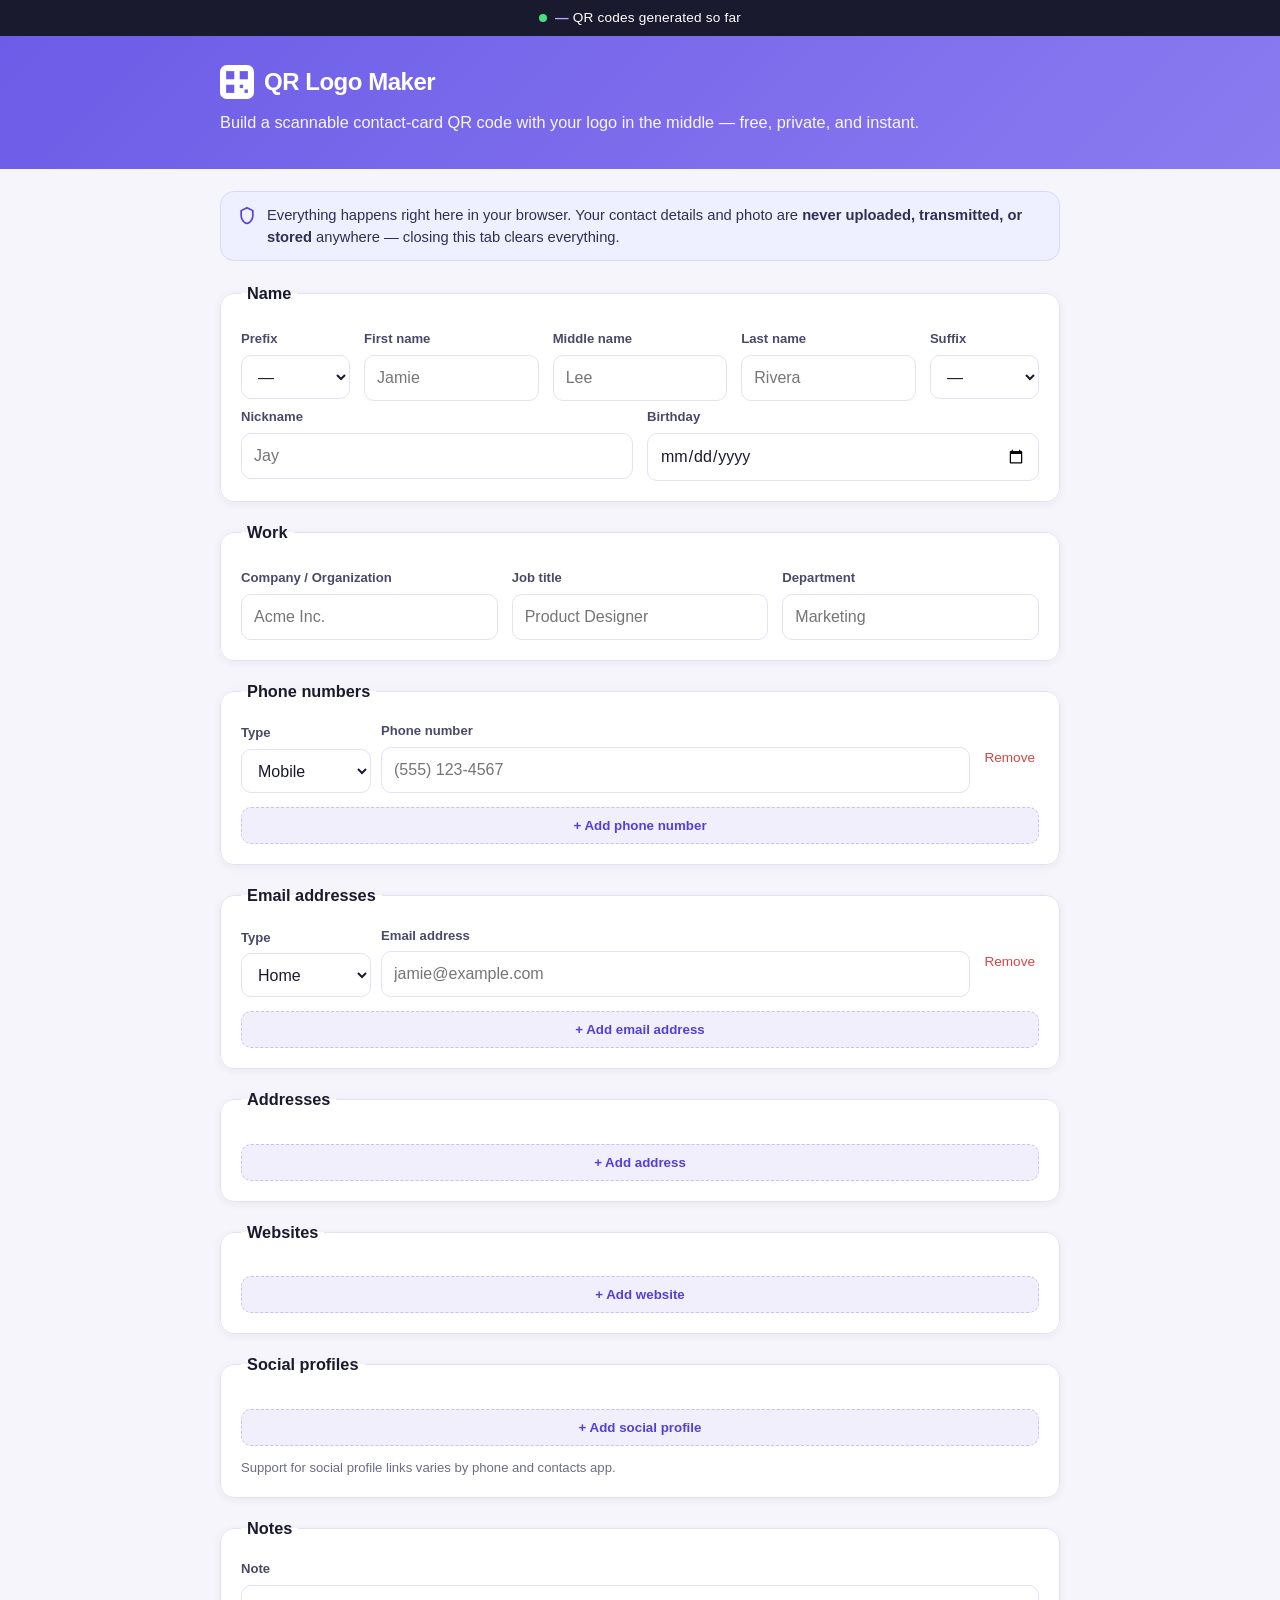
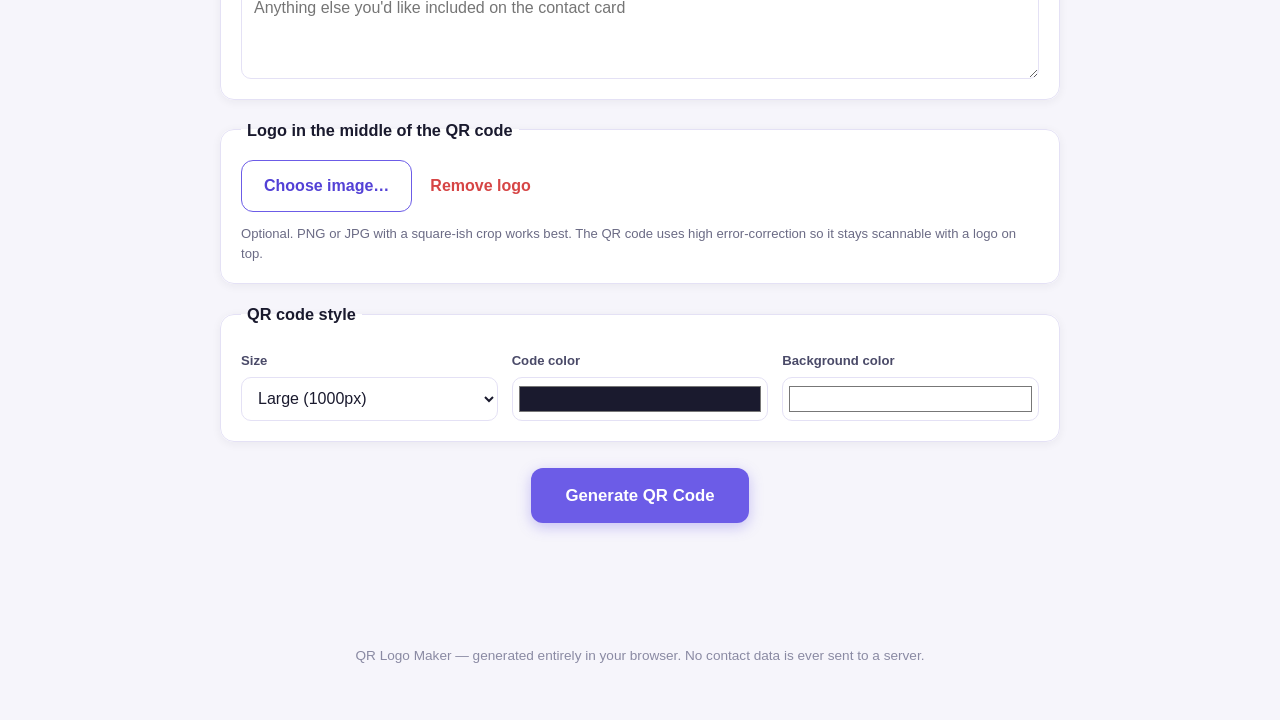
==== qr-logo-maker/index.html @ fb409452 "Add QR Logo Maker: static contact-card QR code generator A self-contained, downloadable static site " ====
<!DOCTYPE html>
<html lang="en">
<head>
<meta charset="UTF-8">
<meta name="viewport" content="width=device-width, initial-scale=1, maximum-scale=5">
<title>QR Logo Maker — Create a Scannable Contact Card QR Code</title>
<meta name="description" content="Create a downloadable QR code contact card (vCard) for iOS and Android, with your own logo in the middle. 100% free, nothing is uploaded or stored.">
<link rel="icon" href="data:image/svg+xml,%3Csvg xmlns='http://www.w3.org/2000/svg' viewBox='0 0 100 100'%3E%3Crect width='100' height='100' rx='20' fill='%236c5ce7'/%3E%3Crect x='18' y='18' width='24' height='24' fill='white'/%3E%3Crect x='58' y='18' width='24' height='24' fill='white'/%3E%3Crect x='18' y='58' width='24' height='24' fill='white'/%3E%3Crect x='58' y='58' width='10' height='10' fill='white'/%3E%3Crect x='72' y='72' width='10' height='10' fill='white'/%3E%3C/svg%3E">
<link rel="stylesheet" href="css/styles.css">
</head>
<body>

<div id="counter-ticker" class="ticker" role="status" aria-live="polite">
  <span class="ticker-dot" aria-hidden="true"></span>
  <span id="ticker-text"><strong id="ticker-count">—</strong> QR codes generated so far</span>
</div>

<header class="site-header">
  <div class="wrap">
    <div class="brand">
      <span class="brand-mark" aria-hidden="true">
        <svg viewBox="0 0 100 100" width="34" height="34">
          <rect width="100" height="100" rx="20" fill="#ffffff"/>
          <rect x="18" y="18" width="24" height="24" fill="#6c5ce7"/>
          <rect x="58" y="18" width="24" height="24" fill="#6c5ce7"/>
          <rect x="18" y="58" width="24" height="24" fill="#6c5ce7"/>
          <rect x="58" y="58" width="10" height="10" fill="#6c5ce7"/>
          <rect x="72" y="72" width="10" height="10" fill="#6c5ce7"/>
        </svg>
      </span>
      <span class="brand-name">QR Logo Maker</span>
    </div>
    <p class="tagline">Build a scannable contact‑card QR code with your logo in the middle — free, private, and instant.</p>
  </div>
</header>

<main class="wrap">

  <section class="privacy-banner" aria-label="Privacy notice">
    <svg viewBox="0 0 24 24" width="20" height="20" aria-hidden="true"><path fill="currentColor" d="M12 1l8 4v6c0 5.5-3.4 9.7-8 11-4.6-1.3-8-5.5-8-11V5l8-4zm0 2.2L6 6v5c0 4.4 2.6 7.9 6 8.9 3.4-1 6-4.5 6-8.9V6l-6-2.8z"/></svg>
    <p>Everything happens right here in your browser. Your contact details and photo are <strong>never uploaded, transmitted, or stored</strong> anywhere — closing this tab clears everything.</p>
  </section>

  <form id="qr-form" novalidate>

    <!-- NAME -->
    <fieldset class="card">
      <legend>Name</legend>
      <div class="grid grid-5">
        <div class="field">
          <label for="prefix">Prefix</label>
          <select id="prefix">
            <option value="">—</option>
            <option>Mr.</option><option>Mrs.</option><option>Ms.</option><option>Miss</option>
            <option>Mx.</option><option>Dr.</option><option>Prof.</option><option>Rev.</option><option>Fr.</option>
          </select>
        </div>
        <div class="field">
          <label for="firstName">First name</label>
          <input type="text" id="firstName" autocomplete="given-name" placeholder="Jamie">
        </div>
        <div class="field">
          <label for="middleName">Middle name</label>
          <input type="text" id="middleName" autocomplete="additional-name" placeholder="Lee">
        </div>
        <div class="field">
          <label for="lastName">Last name</label>
          <input type="text" id="lastName" autocomplete="family-name" placeholder="Rivera">
        </div>
        <div class="field">
          <label for="suffix">Suffix</label>
          <select id="suffix">
            <option value="">—</option>
            <option>Jr.</option><option>Sr.</option><option>II</option><option>III</option><option>IV</option>
            <option>PhD</option><option>MD</option><option>Esq.</option>
          </select>
        </div>
      </div>
      <div class="grid grid-2">
        <div class="field">
          <label for="nickname">Nickname</label>
          <input type="text" id="nickname" autocomplete="nickname" placeholder="Jay">
        </div>
        <div class="field">
          <label for="birthday">Birthday</label>
          <input type="date" id="birthday">
        </div>
      </div>
    </fieldset>

    <!-- ORG -->
    <fieldset class="card">
      <legend>Work</legend>
      <div class="grid grid-3">
        <div class="field">
          <label for="org">Company / Organization</label>
          <input type="text" id="org" autocomplete="organization" placeholder="Acme Inc.">
        </div>
        <div class="field">
          <label for="title">Job title</label>
          <input type="text" id="title" autocomplete="organization-title" placeholder="Product Designer">
        </div>
        <div class="field">
          <label for="department">Department</label>
          <input type="text" id="department" placeholder="Marketing">
        </div>
      </div>
    </fieldset>

    <!-- PHONES -->
    <fieldset class="card">
      <legend>Phone numbers</legend>
      <div id="phone-list" class="repeat-list"></div>
      <button type="button" class="btn-add" data-add="phone">+ Add phone number</button>
    </fieldset>

    <!-- EMAILS -->
    <fieldset class="card">
      <legend>Email addresses</legend>
      <div id="email-list" class="repeat-list"></div>
      <button type="button" class="btn-add" data-add="email">+ Add email address</button>
    </fieldset>

    <!-- ADDRESSES -->
    <fieldset class="card">
      <legend>Addresses</legend>
      <div id="address-list" class="repeat-list"></div>
      <button type="button" class="btn-add" data-add="address">+ Add address</button>
    </fieldset>

    <!-- WEBSITES -->
    <fieldset class="card">
      <legend>Websites</legend>
      <div id="url-list" class="repeat-list"></div>
      <button type="button" class="btn-add" data-add="url">+ Add website</button>
    </fieldset>

    <!-- SOCIAL -->
    <fieldset class="card">
      <legend>Social profiles</legend>
      <div id="social-list" class="repeat-list"></div>
      <button type="button" class="btn-add" data-add="social">+ Add social profile</button>
      <p class="hint">Support for social profile links varies by phone and contacts app.</p>
    </fieldset>

    <!-- NOTES -->
    <fieldset class="card">
      <legend>Notes</legend>
      <div class="field">
        <label for="notes">Note</label>
        <textarea id="notes" rows="3" placeholder="Anything else you'd like included on the contact card"></textarea>
      </div>
    </fieldset>

    <!-- LOGO -->
    <fieldset class="card">
      <legend>Logo in the middle of the QR code</legend>
      <div class="logo-row">
        <div class="logo-upload">
          <input type="file" id="logoFile" accept="image/png,image/jpeg,image/webp,image/svg+xml">
          <label for="logoFile" class="btn-secondary">Choose image…</label>
          <button type="button" id="logoRemove" class="btn-text" hidden>Remove logo</button>
        </div>
        <img id="logoPreview" alt="Logo preview" hidden>
      </div>
      <p class="hint">Optional. PNG or JPG with a square-ish crop works best. The QR code uses high error‑correction so it stays scannable with a logo on top.</p>
    </fieldset>

    <!-- QR STYLE -->
    <fieldset class="card">
      <legend>QR code style</legend>
      <div class="grid grid-3">
        <div class="field">
          <label for="qrSize">Size</label>
          <select id="qrSize">
            <option value="600">Medium (600px)</option>
            <option value="1000" selected>Large (1000px)</option>
            <option value="1600">Extra large (1600px)</option>
          </select>
        </div>
        <div class="field">
          <label for="qrDark">Code color</label>
          <input type="color" id="qrDark" value="#1a1a2e">
        </div>
        <div class="field">
          <label for="qrLight">Background color</label>
          <input type="color" id="qrLight" value="#ffffff">
        </div>
      </div>
    </fieldset>

    <div class="generate-row">
      <button type="submit" id="generateBtn" class="btn-primary">Generate QR Code</button>
      <p id="formError" class="form-error" role="alert" hidden></p>
    </div>
  </form>

  <section id="result" class="card result-card" hidden>
    <h2>Your contact QR code</h2>
    <div class="result-body">
      <div class="qr-preview-wrap">
        <canvas id="qrCanvas"></canvas>
      </div>
      <div class="result-actions">
        <p>Scan it with any phone camera to add <strong id="resultName">this contact</strong> — works on both iOS and Android.</p>
        <a id="downloadBtn" class="btn-primary" download="contact-qr-code.png">Download QR Code</a>
        <button type="button" id="downloadVcfBtn" class="btn-secondary">Download .vcf contact file</button>
      </div>
    </div>
  </section>

</main>

<footer class="site-footer">
  <div class="wrap">
    <p>QR Logo Maker — generated entirely in your browser. No contact data is ever sent to a server.</p>
  </div>
</footer>

<!-- Hidden element used internally to render the raw QR code before compositing the logo -->
<div id="qr-render-target" style="position:absolute;left:-9999px;top:-9999px;" aria-hidden="true"></div>

<script src="js/qrcode.min.js"></script>
<script src="js/app.js"></script>
</body>
</html>
---- qr-logo-maker/css/styles.css ----
:root {
  --brand: #6c5ce7;
  --brand-dark: #5341d6;
  --ink: #1a1a2e;
  --ink-soft: #4a4a68;
  --bg: #f6f5fb;
  --card-bg: #ffffff;
  --border: #e4e1f5;
  --ok: #1e9e6b;
  --danger: #d64545;
  --radius: 14px;
  --shadow: 0 2px 10px rgba(26, 26, 46, 0.06);
  color-scheme: light;
}

* { box-sizing: border-box; }

html, body {
  margin: 0;
  padding: 0;
  background: var(--bg);
  color: var(--ink);
  font-family: -apple-system, BlinkMacSystemFont, "Segoe UI", Roboto, Helvetica, Arial, sans-serif;
  line-height: 1.5;
}

img { max-width: 100%; }

.wrap {
  max-width: 880px;
  margin: 0 auto;
  padding: 0 20px;
}

/* Ticker */
.ticker {
  background: var(--ink);
  color: #fff;
  font-size: 0.85rem;
  text-align: center;
  padding: 8px 12px;
  display: flex;
  align-items: center;
  justify-content: center;
  gap: 8px;
  letter-spacing: 0.2px;
}
.ticker-dot {
  width: 8px;
  height: 8px;
  border-radius: 50%;
  background: #4ade80;
  box-shadow: 0 0 0 rgba(74, 222, 128, 0.6);
  animation: pulse 2s infinite;
  flex: 0 0 auto;
}
#ticker-count { color: #b8a9ff; font-variant-numeric: tabular-nums; }
@keyframes pulse {
  0% { box-shadow: 0 0 0 0 rgba(74, 222, 128, 0.55); }
  70% { box-shadow: 0 0 0 6px rgba(74, 222, 128, 0); }
  100% { box-shadow: 0 0 0 0 rgba(74, 222, 128, 0); }
}

/* Header */
.site-header {
  background: linear-gradient(135deg, var(--brand), #8b7bf0);
  color: #fff;
  padding: 28px 0 34px;
}
.brand { display: flex; align-items: center; gap: 10px; }
.brand-mark { color: #fff; display: inline-flex; }
.brand-name { font-size: 1.5rem; font-weight: 800; letter-spacing: -0.02em; }
.tagline { margin: 10px 0 0; max-width: 46em; font-size: 1.02rem; opacity: 0.95; }

main.wrap { padding-top: 22px; padding-bottom: 60px; }

/* Privacy banner */
.privacy-banner {
  display: flex;
  gap: 10px;
  align-items: flex-start;
  background: #eef0ff;
  border: 1px solid #d7d9fb;
  color: #2f2f52;
  border-radius: var(--radius);
  padding: 12px 16px;
  margin-bottom: 20px;
  font-size: 0.92rem;
}
.privacy-banner svg { flex: 0 0 auto; margin-top: 2px; color: var(--brand-dark); }
.privacy-banner p { margin: 0; }

/* Cards / fieldsets */
.card {
  background: var(--card-bg);
  border: 1px solid var(--border);
  border-radius: var(--radius);
  box-shadow: var(--shadow);
  padding: 18px 20px 20px;
  margin: 0 0 18px;
}
fieldset.card { min-width: 0; }
legend {
  font-weight: 700;
  font-size: 1.02rem;
  padding: 0 6px;
  color: var(--ink);
}

.grid {
  display: grid;
  gap: 14px;
  margin-top: 6px;
}
.grid-2 { grid-template-columns: repeat(2, 1fr); }
.grid-3 { grid-template-columns: repeat(3, 1fr); }
.grid-5 { grid-template-columns: 1fr 1.6fr 1.6fr 1.6fr 1fr; }

@media (max-width: 640px) {
  .grid-2, .grid-3, .grid-5 { grid-template-columns: 1fr; }
}

.field { display: flex; flex-direction: column; gap: 6px; min-width: 0; }
.field label {
  font-size: 0.82rem;
  font-weight: 600;
  color: var(--ink-soft);
}

input[type="text"],
input[type="tel"],
input[type="email"],
input[type="url"],
input[type="date"],
input[type="number"],
select,
textarea {
  font: inherit;
  padding: 10px 12px;
  border: 1px solid var(--border);
  border-radius: 10px;
  background: #fff;
  color: var(--ink);
  width: 100%;
  min-height: 44px;
}
textarea { min-height: 80px; resize: vertical; }
input:focus, select:focus, textarea:focus {
  outline: 2px solid var(--brand);
  outline-offset: 1px;
  border-color: var(--brand);
}
input[type="color"] {
  width: 100%;
  height: 44px;
  padding: 4px;
  border: 1px solid var(--border);
  border-radius: 10px;
  background: #fff;
}

/* Repeatable rows */
.repeat-list { display: flex; flex-direction: column; gap: 12px; }
.repeat-row {
  display: grid;
  grid-template-columns: 130px 1fr auto;
  gap: 10px;
  align-items: end;
  padding-bottom: 10px;
  border-bottom: 1px dashed var(--border);
}
.repeat-row:last-child { border-bottom: none; padding-bottom: 0; }
.repeat-row .field { min-width: 0; }
.repeat-row .row-fields { display: flex; flex-direction: column; gap: 10px; min-width: 0; }
.repeat-row .row-fields.inline { display: grid; grid-template-columns: repeat(2, 1fr); gap: 10px; }
.address-fields { display: grid; grid-template-columns: repeat(2, 1fr); gap: 10px; }

@media (max-width: 640px) {
  .repeat-row { grid-template-columns: 1fr; }
  .repeat-row .row-fields.inline, .address-fields { grid-template-columns: 1fr; }
  .row-remove { justify-self: start; }
}

.row-remove {
  align-self: center;
  background: none;
  border: none;
  color: var(--danger);
  font-size: 0.85rem;
  cursor: pointer;
  padding: 8px 4px;
  white-space: nowrap;
}
.row-remove:hover { text-decoration: underline; }

.btn-add {
  margin-top: 14px;
  background: #f1effc;
  color: var(--brand-dark);
  border: 1px dashed #c9c2f2;
  border-radius: 10px;
  padding: 10px 14px;
  font-weight: 600;
  cursor: pointer;
  width: 100%;
}
.btn-add:hover { background: #e6e2fb; }

.hint { font-size: 0.82rem; color: #6b6b85; margin: 12px 0 0; }

/* Logo section */
.logo-row { display: flex; align-items: center; gap: 16px; flex-wrap: wrap; }
.logo-upload { display: flex; align-items: center; gap: 12px; }
.logo-upload input[type="file"] {
  position: absolute;
  width: 1px; height: 1px;
  overflow: hidden;
  clip: rect(0,0,0,0);
}
#logoPreview {
  width: 64px; height: 64px;
  object-fit: cover;
  border-radius: 10px;
  border: 1px solid var(--border);
  background: #fff;
}

/* Buttons */
.btn-primary, .btn-secondary, .btn-text {
  font: inherit;
  font-weight: 700;
  border-radius: 12px;
  cursor: pointer;
  padding: 13px 22px;
  border: none;
  text-align: center;
  text-decoration: none;
  display: inline-block;
}
.btn-primary {
  background: var(--brand);
  color: #fff;
  box-shadow: 0 4px 14px rgba(108, 92, 231, 0.35);
}
.btn-primary:hover { background: var(--brand-dark); }
.btn-secondary {
  background: #fff;
  color: var(--brand-dark);
  border: 1.5px solid var(--brand);
}
.btn-secondary:hover { background: #f1effc; }
.btn-text {
  background: none;
  color: var(--danger);
  padding: 8px 6px;
  font-weight: 600;
}

.generate-row { text-align: center; margin: 26px 0; }
.generate-row .btn-primary { font-size: 1.05rem; padding: 15px 34px; }
.form-error {
  color: var(--danger);
  font-weight: 600;
  margin-top: 12px;
}

/* Result */
.result-card { text-align: left; }
.result-body {
  display: flex;
  gap: 26px;
  align-items: center;
  flex-wrap: wrap;
  justify-content: center;
}
.qr-preview-wrap {
  background: #fff;
  border: 1px solid var(--border);
  border-radius: var(--radius);
  padding: 14px;
}
#qrCanvas { width: min(280px, 60vw); height: auto; display: block; }
.result-actions { display: flex; flex-direction: column; gap: 12px; max-width: 320px; }
.result-actions .btn-primary, .result-actions .btn-secondary { width: 100%; }

/* Footer */
.site-footer {
  padding: 24px 0 40px;
  text-align: center;
  color: #8a8aa3;
  font-size: 0.85rem;
}
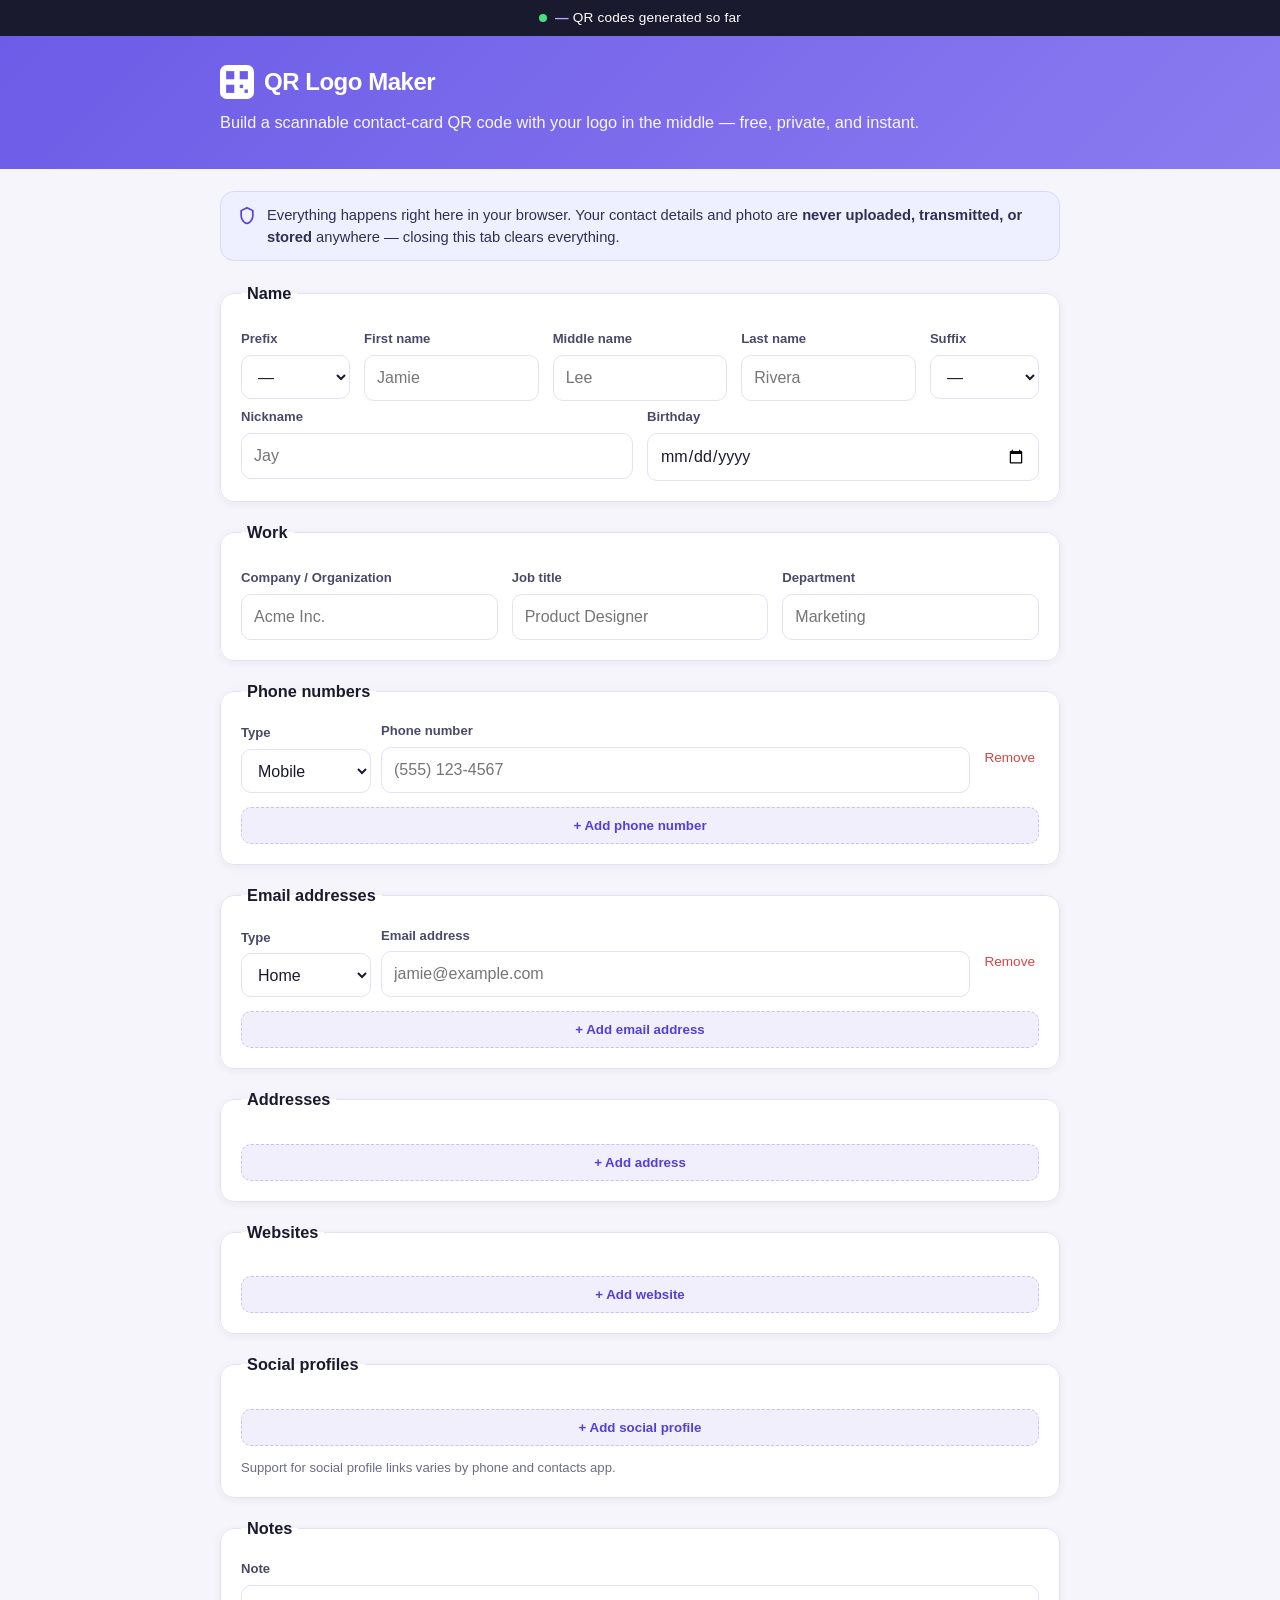
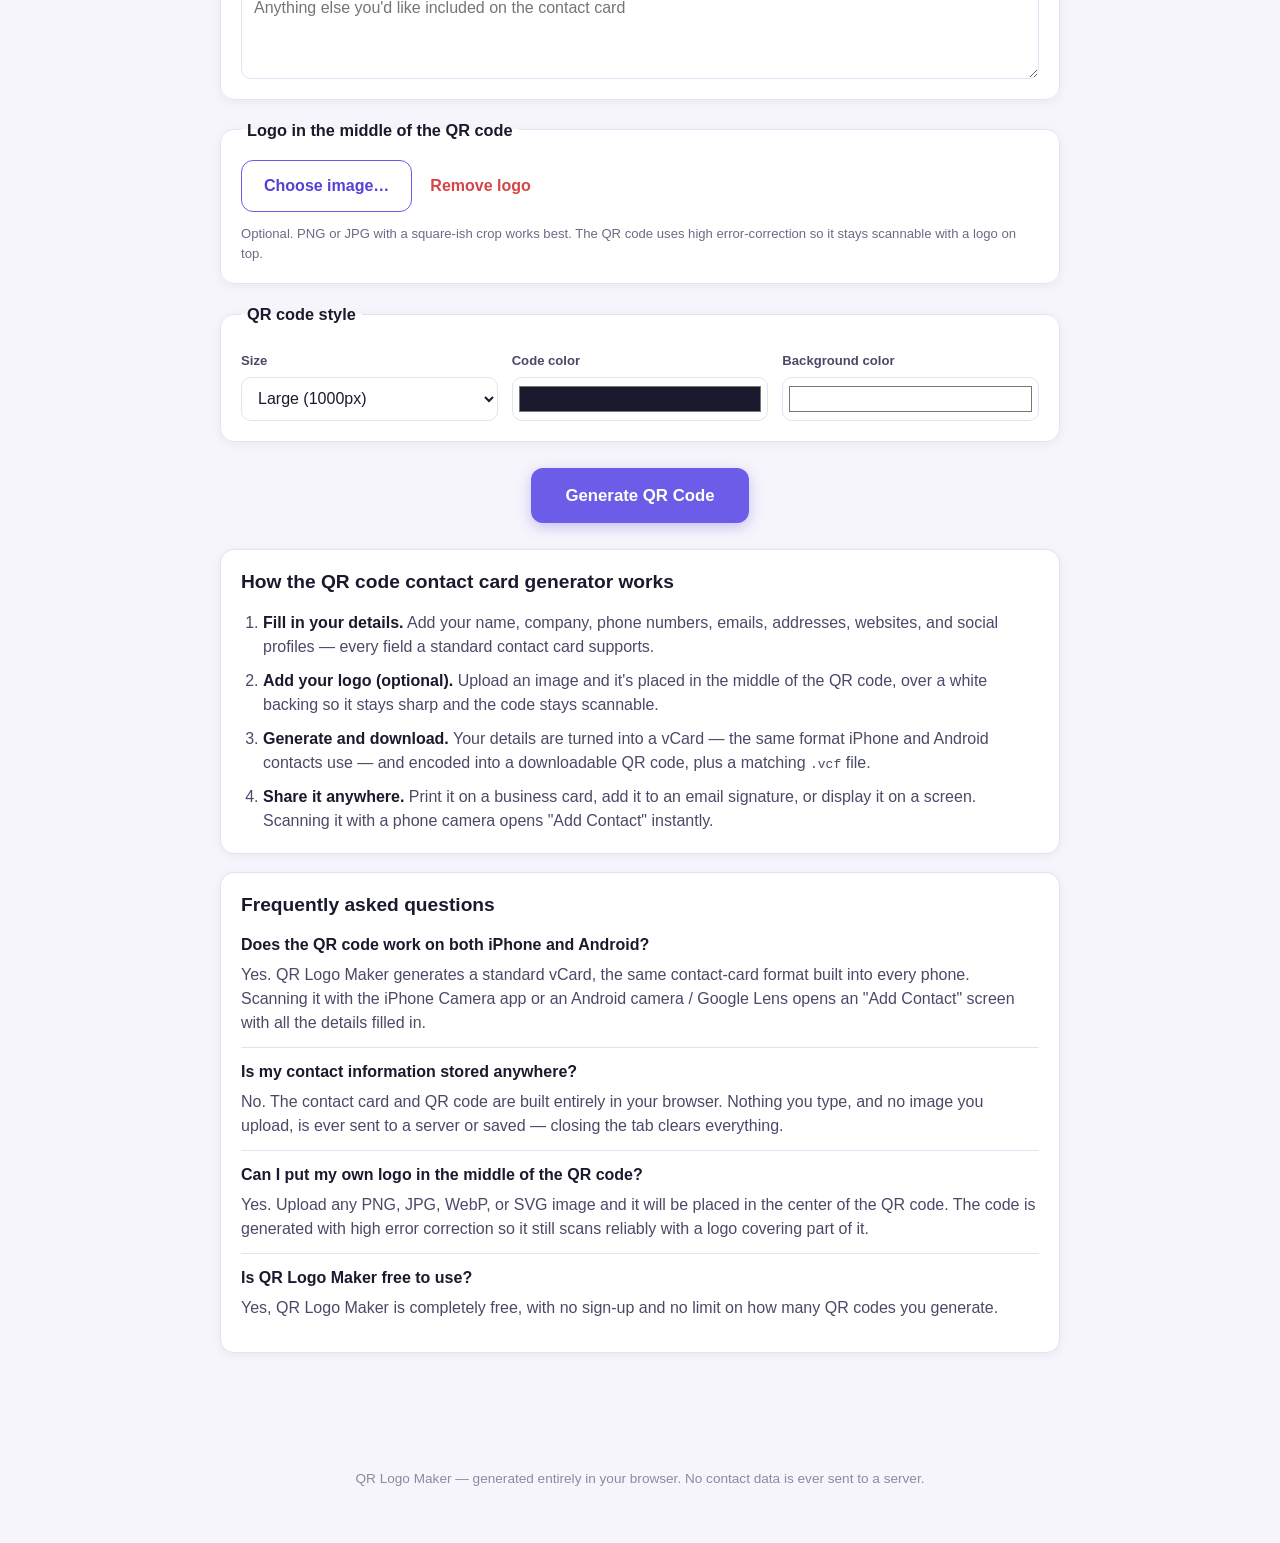
==== commit 14cc7d71: "Add on-page SEO for QR Logo Maker Adds what's needed to get qrlogomaker.com indexed and shared well:" ====
--- a/qr-logo-maker/index.html
+++ b/qr-logo-maker/index.html
@@ -3,10 +3,94 @@
 <head>
 <meta charset="UTF-8">
 <meta name="viewport" content="width=device-width, initial-scale=1, maximum-scale=5">
-<title>QR Logo Maker — Create a Scannable Contact Card QR Code</title>
-<meta name="description" content="Create a downloadable QR code contact card (vCard) for iOS and Android, with your own logo in the middle. 100% free, nothing is uploaded or stored.">
-<link rel="icon" href="data:image/svg+xml,%3Csvg xmlns='http://www.w3.org/2000/svg' viewBox='0 0 100 100'%3E%3Crect width='100' height='100' rx='20' fill='%236c5ce7'/%3E%3Crect x='18' y='18' width='24' height='24' fill='white'/%3E%3Crect x='58' y='18' width='24' height='24' fill='white'/%3E%3Crect x='18' y='58' width='24' height='24' fill='white'/%3E%3Crect x='58' y='58' width='10' height='10' fill='white'/%3E%3Crect x='72' y='72' width='10' height='10' fill='white'/%3E%3C/svg%3E">
+<title>QR Logo Maker — Free vCard QR Code Generator with Your Logo</title>
+<meta name="description" content="Create a free QR code contact card (vCard) with your own logo in the middle. Works with iPhone and Android contacts. Nothing is ever uploaded or stored.">
+<meta name="keywords" content="QR code contact card, vCard QR code generator, QR code with logo, digital business card QR code, QR code maker free">
+<meta name="robots" content="index, follow">
+<meta name="author" content="QR Logo Maker">
+<link rel="canonical" href="https://qrlogomaker.com/">
+
+<!-- Open Graph / Facebook, LinkedIn, iMessage previews -->
+<meta property="og:type" content="website">
+<meta property="og:url" content="https://qrlogomaker.com/">
+<meta property="og:site_name" content="QR Logo Maker">
+<meta property="og:title" content="QR Logo Maker — Free vCard QR Code Generator with Your Logo">
+<meta property="og:description" content="Create a free QR code contact card (vCard) with your own logo in the middle. Works with iPhone and Android contacts. Nothing is ever uploaded or stored.">
+<meta property="og:image" content="https://qrlogomaker.com/assets/og-image.png">
+<meta property="og:image:width" content="1200">
+<meta property="og:image:height" content="630">
+<meta property="og:image:alt" content="QR Logo Maker — free QR code contact cards with your logo in the middle">
+
+<!-- Twitter / X card -->
+<meta name="twitter:card" content="summary_large_image">
+<meta name="twitter:title" content="QR Logo Maker — Free vCard QR Code Generator with Your Logo">
+<meta name="twitter:description" content="Create a free QR code contact card (vCard) with your own logo in the middle. Works with iPhone and Android contacts. Nothing is ever uploaded or stored.">
+<meta name="twitter:image" content="https://qrlogomaker.com/assets/og-image.png">
+
+<meta name="theme-color" content="#6c5ce7">
+<link rel="manifest" href="manifest.json">
+<link rel="icon" type="image/svg+xml" href="data:image/svg+xml,%3Csvg xmlns='http://www.w3.org/2000/svg' viewBox='0 0 100 100'%3E%3Crect width='100' height='100' rx='20' fill='%236c5ce7'/%3E%3Crect x='18' y='18' width='24' height='24' fill='white'/%3E%3Crect x='58' y='18' width='24' height='24' fill='white'/%3E%3Crect x='18' y='58' width='24' height='24' fill='white'/%3E%3Crect x='58' y='58' width='10' height='10' fill='white'/%3E%3Crect x='72' y='72' width='10' height='10' fill='white'/%3E%3C/svg%3E">
+<link rel="icon" type="image/png" sizes="32x32" href="assets/favicon-32.png">
+<link rel="apple-touch-icon" sizes="180x180" href="assets/apple-touch-icon.png">
 <link rel="stylesheet" href="css/styles.css">
+
+<script type="application/ld+json">
+{
+  "@context": "https://schema.org",
+  "@type": "WebApplication",
+  "name": "QR Logo Maker",
+  "url": "https://qrlogomaker.com/",
+  "description": "Create a free QR code contact card (vCard) with your own logo in the middle. Works with iPhone and Android contacts. Nothing is ever uploaded or stored.",
+  "applicationCategory": "UtilitiesApplication",
+  "operatingSystem": "Any",
+  "browserRequirements": "Requires a modern web browser",
+  "offers": {
+    "@type": "Offer",
+    "price": "0",
+    "priceCurrency": "USD"
+  }
+}
+</script>
+<script type="application/ld+json">
+{
+  "@context": "https://schema.org",
+  "@type": "FAQPage",
+  "mainEntity": [
+    {
+      "@type": "Question",
+      "name": "Does the QR code work on both iPhone and Android?",
+      "acceptedAnswer": {
+        "@type": "Answer",
+        "text": "Yes. QR Logo Maker generates a standard vCard, the same contact-card format built into every phone. Scanning it with the iPhone Camera app or an Android camera / Google Lens opens an \"Add Contact\" screen with all the details filled in."
+      }
+    },
+    {
+      "@type": "Question",
+      "name": "Is my contact information stored anywhere?",
+      "acceptedAnswer": {
+        "@type": "Answer",
+        "text": "No. The contact card and QR code are built entirely in your browser. Nothing you type, and no image you upload, is ever sent to a server or saved — closing the tab clears everything."
+      }
+    },
+    {
+      "@type": "Question",
+      "name": "Can I put my own logo in the middle of the QR code?",
+      "acceptedAnswer": {
+        "@type": "Answer",
+        "text": "Yes. Upload any PNG, JPG, WebP, or SVG image and it will be placed in the center of the QR code. The code is generated with high error correction so it still scans reliably with a logo covering part of it."
+      }
+    },
+    {
+      "@type": "Question",
+      "name": "Is QR Logo Maker free to use?",
+      "acceptedAnswer": {
+        "@type": "Answer",
+        "text": "Yes, QR Logo Maker is completely free, with no sign-up and no limit on how many QR codes you generate."
+      }
+    }
+  ]
+}
+</script>
 </head>
 <body>
 
@@ -28,7 +112,7 @@
           <rect x="72" y="72" width="10" height="10" fill="#6c5ce7"/>
         </svg>
       </span>
-      <span class="brand-name">QR Logo Maker</span>
+      <h1 class="brand-name">QR Logo Maker</h1>
     </div>
     <p class="tagline">Build a scannable contact‑card QR code with your logo in the middle — free, private, and instant.</p>
   </div>
@@ -209,6 +293,36 @@
     </div>
   </section>
 
+  <section class="card content-section" aria-labelledby="how-it-works-heading">
+    <h2 id="how-it-works-heading">How the QR code contact card generator works</h2>
+    <ol class="steps">
+      <li><strong>Fill in your details.</strong> Add your name, company, phone numbers, emails, addresses, websites, and social profiles — every field a standard contact card supports.</li>
+      <li><strong>Add your logo (optional).</strong> Upload an image and it's placed in the middle of the QR code, over a white backing so it stays sharp and the code stays scannable.</li>
+      <li><strong>Generate and download.</strong> Your details are turned into a vCard — the same format iPhone and Android contacts use — and encoded into a downloadable QR code, plus a matching <code>.vcf</code> file.</li>
+      <li><strong>Share it anywhere.</strong> Print it on a business card, add it to an email signature, or display it on a screen. Scanning it with a phone camera opens "Add Contact" instantly.</li>
+    </ol>
+  </section>
+
+  <section class="card content-section" aria-labelledby="faq-heading">
+    <h2 id="faq-heading">Frequently asked questions</h2>
+    <div class="faq-item">
+      <h3>Does the QR code work on both iPhone and Android?</h3>
+      <p>Yes. QR Logo Maker generates a standard vCard, the same contact-card format built into every phone. Scanning it with the iPhone Camera app or an Android camera / Google Lens opens an "Add Contact" screen with all the details filled in.</p>
+    </div>
+    <div class="faq-item">
+      <h3>Is my contact information stored anywhere?</h3>
+      <p>No. The contact card and QR code are built entirely in your browser. Nothing you type, and no image you upload, is ever sent to a server or saved — closing the tab clears everything.</p>
+    </div>
+    <div class="faq-item">
+      <h3>Can I put my own logo in the middle of the QR code?</h3>
+      <p>Yes. Upload any PNG, JPG, WebP, or SVG image and it will be placed in the center of the QR code. The code is generated with high error correction so it still scans reliably with a logo covering part of it.</p>
+    </div>
+    <div class="faq-item">
+      <h3>Is QR Logo Maker free to use?</h3>
+      <p>Yes, QR Logo Maker is completely free, with no sign-up and no limit on how many QR codes you generate.</p>
+    </div>
+  </section>
+
 </main>
 
 <footer class="site-footer">
--- a/qr-logo-maker/css/styles.css
+++ b/qr-logo-maker/css/styles.css
@@ -69,7 +69,7 @@
 }
 .brand { display: flex; align-items: center; gap: 10px; }
 .brand-mark { color: #fff; display: inline-flex; }
-.brand-name { font-size: 1.5rem; font-weight: 800; letter-spacing: -0.02em; }
+.brand-name { margin: 0; font-size: 1.5rem; font-weight: 800; letter-spacing: -0.02em; }
 .tagline { margin: 10px 0 0; max-width: 46em; font-size: 1.02rem; opacity: 0.95; }
 
 main.wrap { padding-top: 22px; padding-bottom: 60px; }
@@ -283,6 +283,28 @@
 .result-actions { display: flex; flex-direction: column; gap: 12px; max-width: 320px; }
 .result-actions .btn-primary, .result-actions .btn-secondary { width: 100%; }
 
+/* SEO content sections: How it works / FAQ */
+.content-section h2 {
+  margin: 0 0 14px;
+  font-size: 1.2rem;
+}
+.content-section h3 {
+  margin: 0 0 6px;
+  font-size: 1rem;
+}
+.content-section p { margin: 0; color: var(--ink-soft); }
+.steps {
+  margin: 0;
+  padding-left: 22px;
+  display: flex;
+  flex-direction: column;
+  gap: 10px;
+}
+.steps li { color: var(--ink-soft); }
+.steps strong { color: var(--ink); }
+.faq-item { padding: 12px 0; border-top: 1px solid var(--border); }
+.faq-item:first-of-type { border-top: none; padding-top: 0; }
+
 /* Footer */
 .site-footer {
   padding: 24px 0 40px;
